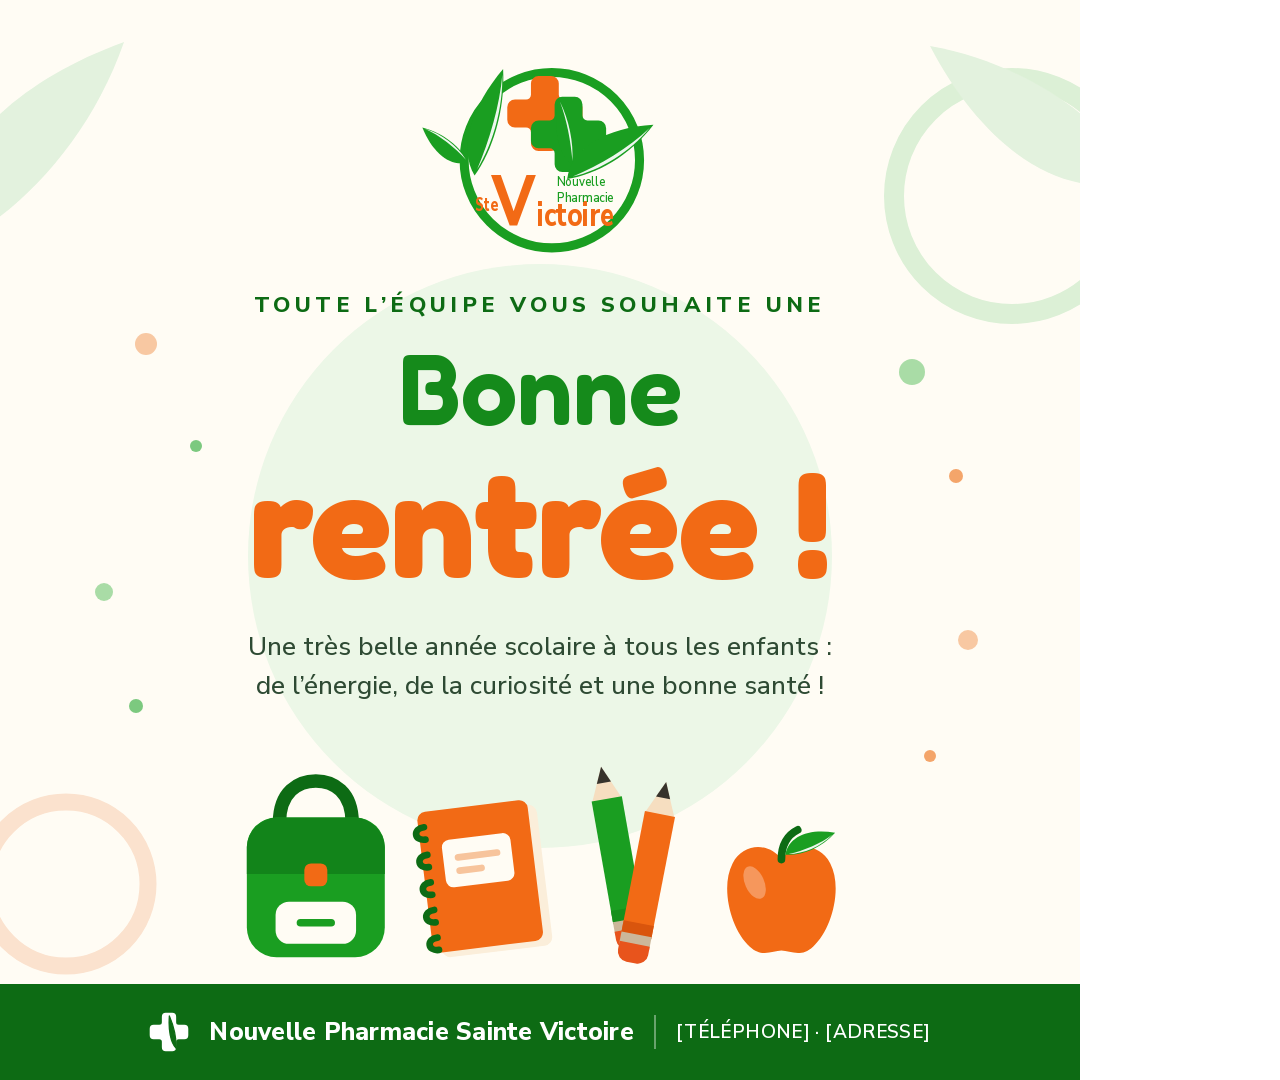
==== affiches/rentree-sainte-victoire/Carre.dc.html @ ea60e762 "Ajoute l'affiche de rentrée de la Nouvelle Pharmacie Sainte Victoire Trois planches publiées comme u" ====
<!doctype html>
<html>
<head>
  <meta charset="utf-8">
  <script src="./support.js"></script>
</head>
<body>
<x-dc>
<helmet>
  <style>
    @font-face{font-family:'Fredoka';font-style:normal;font-weight:300 700;font-display:block;src:url([data-uri]) format('woff2');}
@font-face{font-family:'Nunito Sans';font-style:normal;font-weight:200 1000;font-display:block;src:url([data-uri]) format('woff2');}
    body { margin: 0; font-family: 'Nunito Sans', 'Trebuchet MS', sans-serif; }
    a { color: #0D6B14; } a:hover { color: #F26A15; }
  </style>
</helmet>

<div style="position: relative; width: 1080px; height: 1080px; overflow: hidden; background: #FFFCF4; color: #17361C; font-family: 'Nunito Sans', 'Trebuchet MS', sans-serif; -webkit-font-smoothing: antialiased">

  <svg viewBox="0 0 1080 1080" xmlns="http://www.w3.org/2000/svg" aria-hidden="true" style="position: absolute; left: 0; top: 0; width: 1080px; height: 1080px">
    <circle cx="540" cy="556" r="292" fill="#ECF7E7"/>
    <circle cx="1012" cy="196" r="118" fill="none" stroke="#DCF0D6" stroke-width="20"/>
    <circle cx="66" cy="884" r="82" fill="none" stroke="#FBE2CE" stroke-width="17"/>
    <g transform="translate(-54.0,250.0) rotate(-49.44)"><path d="M0,0 C54.8,-68.2 164.3,-62.0 273.8,0 C175.2,38.4 71.2,32.2 0,0 Z" fill="#E3F2DE"/></g>
    <g transform="translate(1140.0,178.0) rotate(-147.85)"><path d="M0,0 C49.6,-63.8 148.8,-58.0 248.0,0 C158.7,36.0 64.5,30.2 0,0 Z" fill="#E3F2DE"/></g>
    <circle cx="146" cy="344" r="11" fill="#F8C8A2"/>
    <circle cx="196" cy="446" r="6" fill="#7CC97F"/>
    <circle cx="912" cy="372" r="13" fill="#A9DCA6"/>
    <circle cx="956" cy="476" r="7" fill="#F4A56A"/>
    <circle cx="104" cy="592" r="9" fill="#A9DCA6"/>
    <circle cx="968" cy="640" r="10" fill="#F8C8A2"/>
    <circle cx="136" cy="706" r="7" fill="#7CC97F"/>
    <circle cx="930" cy="756" r="6" fill="#F4A56A"/>
  </svg>

  <div style="position: relative; display: flex; flex-direction: column; align-items: center; height: 984px; box-sizing: border-box; padding: 62px 78px 0; text-align: center">

    <div style="width: 252px; flex: none"><svg viewBox="8 52 362 284" xmlns="http://www.w3.org/2000/svg" role="img" aria-label="Nouvelle Pharmacie Sainte Victoire" style="width:100%;height:auto;display:block"><circle cx="206.0" cy="193.0" r="126.0" fill="none" stroke="#1A9E21" stroke-width="13.0"/><path d="M 176.00,83.00 A 11.00,11.00 0 0 1 187.00,72.00 L 205.00,72.00 A 11.00,11.00 0 0 1 216.00,83.00 L 216.00,99.00 A 7.00,7.00 0 0 0 223.00,106.00 L 239.00,106.00 A 11.00,11.00 0 0 1 250.00,117.00 L 250.00,135.00 A 11.00,11.00 0 0 1 239.00,146.00 L 223.00,146.00 A 7.00,7.00 0 0 0 216.00,153.00 L 216.00,169.00 A 11.00,11.00 0 0 1 205.00,180.00 L 187.00,180.00 A 11.00,11.00 0 0 1 176.00,169.00 L 176.00,153.00 A 7.00,7.00 0 0 0 169.00,146.00 L 153.00,146.00 A 11.00,11.00 0 0 1 142.00,135.00 L 142.00,117.00 A 11.00,11.00 0 0 1 153.00,106.00 L 169.00,106.00 A 7.00,7.00 0 0 0 176.00,99.00 Z" fill="#F26A15"/><path d="M 210.00,113.00 A 11.00,11.00 0 0 1 221.00,102.00 L 239.00,102.00 A 11.00,11.00 0 0 1 250.00,113.00 L 250.00,129.00 A 7.00,7.00 0 0 0 257.00,136.00 L 273.00,136.00 A 11.00,11.00 0 0 1 284.00,147.00 L 284.00,165.00 A 11.00,11.00 0 0 1 273.00,176.00 L 257.00,176.00 A 7.00,7.00 0 0 0 250.00,183.00 L 250.00,199.00 A 11.00,11.00 0 0 1 239.00,210.00 L 221.00,210.00 A 11.00,11.00 0 0 1 210.00,199.00 L 210.00,183.00 A 7.00,7.00 0 0 0 203.00,176.00 L 187.00,176.00 A 11.00,11.00 0 0 1 176.00,165.00 L 176.00,147.00 A 11.00,11.00 0 0 1 187.00,136.00 L 203.00,136.00 A 7.00,7.00 0 0 0 210.00,129.00 Z" fill="#1A9E21"/><g transform="translate(236.0,200.0) rotate(-101.77)"><path d="M0,0 C19.6,-18.7 58.8,-17.0 98.1,0 C62.8,10.5 25.5,8.8 0,0 Z" fill="#1A9E21"/><path d="M5.9,0.8 C31.4,7.8 64.7,8.2 93.2,0.5 C66.7,5.1 33.3,4.2 5.9,0.8 Z" fill="#FFFFFF" opacity=".92"/></g><g transform="translate(95.0,215.0) rotate(-75.00)"><path d="M0,0 C31.7,-33.0 95.0,-30.0 158.4,0 C101.4,18.6 41.2,15.6 0,0 Z" fill="#1A9E21"/><path d="M9.5,1.3 C50.7,13.8 104.5,14.4 150.5,0.9 C107.7,9.0 53.9,7.5 9.5,1.3 Z" fill="#FFFFFF" opacity=".92"/></g><g transform="translate(86.0,196.0) rotate(-142.85)"><path d="M0,0 C16.6,-22.0 49.7,-20.0 82.8,0 C53.0,12.4 21.5,10.4 0,0 Z" fill="#1A9E21"/><path d="M5.0,0.9 C26.5,9.2 54.6,9.6 78.7,0.6 C56.3,6.0 28.2,5.0 5.0,0.9 Z" fill="#FFFFFF" opacity=".92"/></g><g transform="translate(228.0,220.0) rotate(-32.17)"><path d="M0,0 C29.3,-35.2 87.9,-32.0 146.5,0 C93.8,19.8 38.1,16.6 0,0 Z" fill="#1A9E21"/><path d="M8.8,1.4 C46.9,14.7 96.7,15.4 139.2,1.0 C99.6,9.6 49.8,8.0 8.8,1.4 Z" fill="#FFFFFF" opacity=".92"/></g>
<g font-family="Nunito Sans, Trebuchet MS, sans-serif" font-weight="800">
  <text x="96" y="266" font-size="27" fill="#F26A15"
        textLength="32" lengthAdjust="spacingAndGlyphs">Ste</text>
  <text x="120" y="288" font-size="102" fill="#F26A15"
        textLength="62" lengthAdjust="spacingAndGlyphs">V</text>
  <text x="184" y="288" font-size="47" fill="#F26A15"
        textLength="112" lengthAdjust="spacingAndGlyphs">ictoire</text>
  <text x="213" y="230" font-size="21" fill="#1A9E21" font-weight="600"
        textLength="70" lengthAdjust="spacingAndGlyphs">Nouvelle</text>
  <text x="213" y="253" font-size="21" fill="#1A9E21" font-weight="600"
        textLength="82" lengthAdjust="spacingAndGlyphs">Pharmacie</text>
</g></svg></div>

    <div style="margin-top: 30px; font-size: 22px; font-weight: 800; letter-spacing: 0.2em; text-transform: uppercase; color: #0D6B14">Toute l’équipe vous souhaite une</div>

    <div style="margin-top: 18px; font-family: 'Fredoka', 'Trebuchet MS', sans-serif; font-weight: 600; font-size: 100px; line-height: 1; color: #158A1B">Bonne</div>

    <div style="margin-top: 4px; font-family: 'Fredoka', 'Trebuchet MS', sans-serif; font-weight: 700; font-size: 150px; line-height: 1.06; color: #F26A15">rentrée !</div>

    <div style="margin-top: 26px; font-size: 26px; font-weight: 500; line-height: 1.5; color: #2E4A33; text-wrap: pretty">Une très belle année scolaire à tous les enfants :<br>de l’énergie, de la curiosité et une bonne santé !</div>

    <div style="width: 640px; margin-top: 30px; flex: none"><svg viewBox="0 0 668 252" xmlns="http://www.w3.org/2000/svg"
     role="img" aria-label="Fournitures de rentrée"
     style="width:100%;height:auto;display:block;overflow:visible">
  <g transform="translate(26,44)">
    <path d="M36,48 C36,15 56,4 74,4 C92,4 112,15 112,48" fill="none"
          stroke="#0D6B14" stroke-width="14" stroke-linecap="round"/>
    <rect x="2" y="42" width="144" height="146" rx="31" fill="#1A9E21"/>
    <path d="M2,74 C2,56 17,42 35,42 H113 C131,42 146,56 146,74 V101 H2 Z"
          fill="#12841A"/>
    <rect x="62" y="90" width="24" height="24" rx="7" fill="#F26A15"/>
    <rect x="32" y="130" width="84" height="44" rx="14" fill="#FFFCF4"/>
    <rect x="54" y="148" width="40" height="8" rx="4" fill="#1A9E21"/>
  </g>

  <g transform="translate(198,82) rotate(-7)">
    <rect x="16" y="6" width="116" height="148" rx="9" fill="#FBEEDA"/>
    <rect x="7" y="0" width="116" height="148" rx="9" fill="#F26A15"/>
    <rect x="29" y="32" width="72" height="50" rx="8" fill="#FFFCF4"/>
    <rect x="41" y="48" width="48" height="7" rx="3.5" fill="#F7C49C"/>
    <rect x="41" y="62" width="30" height="7" rx="3.5" fill="#F7C49C"/>
    <g stroke="#0D6B14" stroke-width="7" stroke-linecap="round" fill="none">
      <path d="M13,16 C1,16 1,29 13,29"/><path d="M13,45 C1,45 1,58 13,58"/>
      <path d="M13,74 C1,74 1,87 13,87"/><path d="M13,103 C1,103 1,116 13,116"/>
      <path d="M13,132 C1,132 1,145 13,145"/>
    </g>
  </g>

  <g transform="translate(382,36) rotate(-10)">
  <path d="M0,36 L16,0 L32,36 Z" fill="#F6DEC0"/>
  <path d="M8.5,17 L16,0 L23.5,17 Z" fill="#37332C"/>
  <rect x="0" y="34" width="32" height="128" fill="#1A9E21"/>
  <rect x="0" y="150" width="32" height="14" fill="#16901C"/>
  <rect x="0" y="162" width="32" height="14" fill="#CBB79A"/>
  <path d="M0,172 h32 v9 a11,11 0 0 1 -11,11 h-10 a11,11 0 0 1 -11,-11 Z"
        fill="#E8541C"/>
</g>
  <g transform="translate(450,46) rotate(11)">
  <path d="M0,36 L16,0 L32,36 Z" fill="#F6DEC0"/>
  <path d="M8.5,17 L16,0 L23.5,17 Z" fill="#37332C"/>
  <rect x="0" y="34" width="32" height="128" fill="#F26A15"/>
  <rect x="0" y="150" width="32" height="14" fill="#D9550D"/>
  <rect x="0" y="162" width="32" height="14" fill="#CBB79A"/>
  <path d="M0,172 h32 v9 a11,11 0 0 1 -11,11 h-10 a11,11 0 0 1 -11,-11 Z"
        fill="#E8541C"/>
</g>

  <g transform="translate(520,98)">
    <path d="M66,32 C55,15 27,13 15,36 C2,61 13,105 33,123 C46,135 57,127 66,127
             C75,127 86,135 99,123 C119,105 130,61 117,36 C105,13 77,15 66,32 Z"
          fill="#F26A15"/>
    <path d="M66,32 C66,17 71,7 83,1" fill="none" stroke="#0D6B14"
          stroke-width="8" stroke-linecap="round"/>
    <g transform="translate(70.0,27.0) rotate(-23.86)"><path d="M0,0 C11.4,-16.5 34.1,-15.0 56.9,0 C36.4,9.3 14.8,7.8 0,0 Z" fill="#1A9E21"/><path d="M3.4,0.7 C18.2,6.9 37.5,7.2 54.0,0.4 C38.7,4.5 19.3,3.8 3.4,0.7 Z" fill="#FFFFFF" opacity=".92"/></g>
    <ellipse cx="38" cy="56" rx="10" ry="18" fill="#FFFFFF" opacity=".30"
             transform="rotate(-24 38 56)"/>
  </g>
</svg></div>

  </div>

  <div style="position: absolute; left: 0; right: 0; bottom: 0; height: 96px; background: #0D6B14; color: #FFFFFF; display: flex; align-items: center; justify-content: center; gap: 20px; box-sizing: border-box; padding: 0 56px">
    <div style="width: 40px; flex: none"><svg viewBox="157 85 112 112" xmlns="http://www.w3.org/2000/svg" aria-hidden="true" style="width:100%;height:auto;display:block"><defs><mask id="npsv-mk-Car1" maskUnits="userSpaceOnUse" x="157" y="85" width="112" height="112"><path d="M 193.00,98.00 A 11.00,11.00 0 0 1 204.00,87.00 L 222.00,87.00 A 11.00,11.00 0 0 1 233.00,98.00 L 233.00,114.00 A 7.00,7.00 0 0 0 240.00,121.00 L 256.00,121.00 A 11.00,11.00 0 0 1 267.00,132.00 L 267.00,150.00 A 11.00,11.00 0 0 1 256.00,161.00 L 240.00,161.00 A 7.00,7.00 0 0 0 233.00,168.00 L 233.00,184.00 A 11.00,11.00 0 0 1 222.00,195.00 L 204.00,195.00 A 11.00,11.00 0 0 1 193.00,184.00 L 193.00,168.00 A 7.00,7.00 0 0 0 186.00,161.00 L 170.00,161.00 A 11.00,11.00 0 0 1 159.00,150.00 L 159.00,132.00 A 11.00,11.00 0 0 1 170.00,121.00 L 186.00,121.00 A 7.00,7.00 0 0 0 193.00,114.00 Z" fill="#FFFFFF"/><g transform="translate(233.0,187.0) rotate(-101.79)"><path d="M0,0 C18.6,-12.1 55.8,-11.0 93.0,0 C59.5,6.8 24.2,5.7 0,0 Z" fill="#000000" stroke="#000000" stroke-width="3.4" stroke-linejoin="round"/></g></mask></defs><rect x="157" y="85" width="112" height="112" fill="#FFFFFF" mask="url(#npsv-mk-Car1)"/></svg></div>
    <div style="font-size: 25px; font-weight: 800; letter-spacing: 0.01em">Nouvelle Pharmacie Sainte Victoire</div>
    <div style="width: 2px; height: 34px; background: rgba(255,255,255,.38); flex: none"></div>
    <div style="font-size: 19px; font-weight: 600; letter-spacing: 0.02em">[TÉLÉPHONE] · [ADRESSE]</div>
  </div>

</div>
</x-dc>
<script data-dc-script data-props='{"$preview":{"width":1080,"height":1080}}'>
class Component extends DCLogic {}
</script>
</body>
</html>
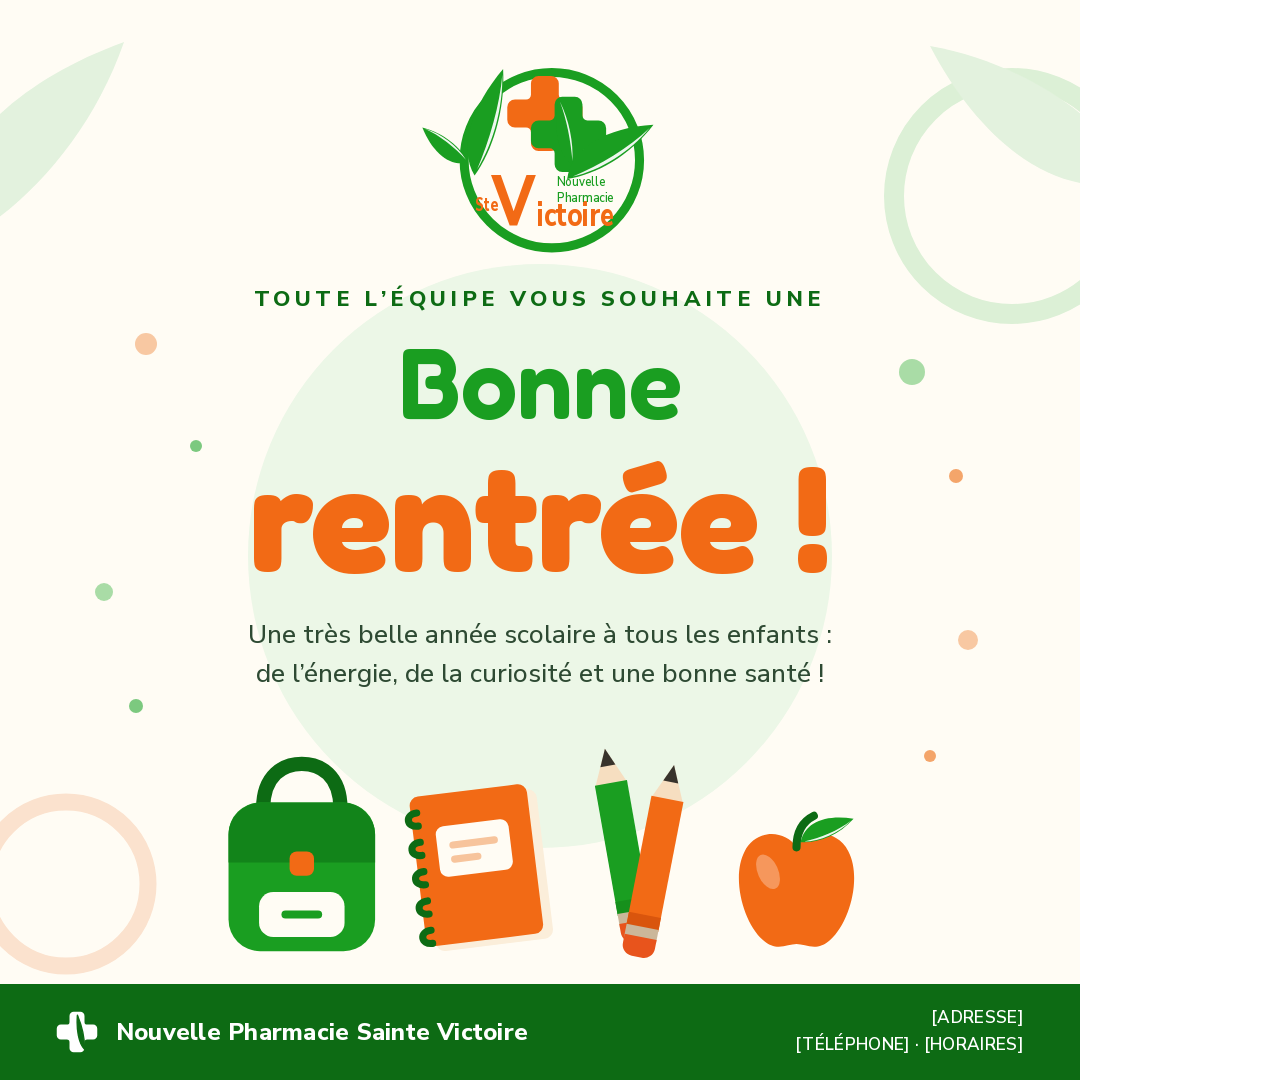
==== commit 3a0f0520: "Corrige la typographie française et la robustesse des pieds de page Relecture des trois planches :  " ====
--- a/affiches/rentree-sainte-victoire/Carre.dc.html
+++ b/affiches/rentree-sainte-victoire/Carre.dc.html
@@ -49,15 +49,15 @@
         textLength="82" lengthAdjust="spacingAndGlyphs">Pharmacie</text>
 </g></svg></div>
 
-    <div style="margin-top: 30px; font-size: 22px; font-weight: 800; letter-spacing: 0.2em; text-transform: uppercase; color: #0D6B14">Toute l’équipe vous souhaite une</div>
+    <div style="margin-top: 24px; font-size: 22px; font-weight: 800; letter-spacing: 0.2em; text-transform: uppercase; color: #0D6B14">Toute l’équipe vous souhaite une</div>
 
-    <div style="margin-top: 18px; font-family: 'Fredoka', 'Trebuchet MS', sans-serif; font-weight: 600; font-size: 100px; line-height: 1; color: #158A1B">Bonne</div>
+    <div style="margin-top: 18px; font-family: 'Fredoka', 'Trebuchet MS', sans-serif; font-weight: 600; font-size: 100px; line-height: 1; color: #1A9E21">Bonne</div>
 
-    <div style="margin-top: 4px; font-family: 'Fredoka', 'Trebuchet MS', sans-serif; font-weight: 700; font-size: 150px; line-height: 1.06; color: #F26A15">rentrée !</div>
+    <div style="margin-top: 4px; font-family: 'Fredoka', 'Trebuchet MS', sans-serif; font-weight: 700; font-size: 150px; line-height: 1.06; color: #F26A15">rentrée !</div>
 
-    <div style="margin-top: 26px; font-size: 26px; font-weight: 500; line-height: 1.5; color: #2E4A33; text-wrap: pretty">Une très belle année scolaire à tous les enfants :<br>de l’énergie, de la curiosité et une bonne santé !</div>
+    <div style="margin-top: 20px; font-size: 26px; font-weight: 500; line-height: 1.5; color: #2E4A33; text-wrap: pretty">Une très belle année scolaire à tous les enfants :<br>de l’énergie, de la curiosité et une bonne santé !</div>
 
-    <div style="width: 640px; margin-top: 30px; flex: none"><svg viewBox="0 0 668 252" xmlns="http://www.w3.org/2000/svg"
+    <div style="width: 680px; margin-top: 22px; flex: none"><svg viewBox="0 0 668 252" xmlns="http://www.w3.org/2000/svg"
      role="img" aria-label="Fournitures de rentrée"
      style="width:100%;height:auto;display:block;overflow:visible">
   <g transform="translate(26,44)">
@@ -117,11 +117,15 @@
 
   </div>
 
-  <div style="position: absolute; left: 0; right: 0; bottom: 0; height: 96px; background: #0D6B14; color: #FFFFFF; display: flex; align-items: center; justify-content: center; gap: 20px; box-sizing: border-box; padding: 0 56px">
-    <div style="width: 40px; flex: none"><svg viewBox="157 85 112 112" xmlns="http://www.w3.org/2000/svg" aria-hidden="true" style="width:100%;height:auto;display:block"><defs><mask id="npsv-mk-Car1" maskUnits="userSpaceOnUse" x="157" y="85" width="112" height="112"><path d="M 193.00,98.00 A 11.00,11.00 0 0 1 204.00,87.00 L 222.00,87.00 A 11.00,11.00 0 0 1 233.00,98.00 L 233.00,114.00 A 7.00,7.00 0 0 0 240.00,121.00 L 256.00,121.00 A 11.00,11.00 0 0 1 267.00,132.00 L 267.00,150.00 A 11.00,11.00 0 0 1 256.00,161.00 L 240.00,161.00 A 7.00,7.00 0 0 0 233.00,168.00 L 233.00,184.00 A 11.00,11.00 0 0 1 222.00,195.00 L 204.00,195.00 A 11.00,11.00 0 0 1 193.00,184.00 L 193.00,168.00 A 7.00,7.00 0 0 0 186.00,161.00 L 170.00,161.00 A 11.00,11.00 0 0 1 159.00,150.00 L 159.00,132.00 A 11.00,11.00 0 0 1 170.00,121.00 L 186.00,121.00 A 7.00,7.00 0 0 0 193.00,114.00 Z" fill="#FFFFFF"/><g transform="translate(233.0,187.0) rotate(-101.79)"><path d="M0,0 C18.6,-12.1 55.8,-11.0 93.0,0 C59.5,6.8 24.2,5.7 0,0 Z" fill="#000000" stroke="#000000" stroke-width="3.4" stroke-linejoin="round"/></g></mask></defs><rect x="157" y="85" width="112" height="112" fill="#FFFFFF" mask="url(#npsv-mk-Car1)"/></svg></div>
-    <div style="font-size: 25px; font-weight: 800; letter-spacing: 0.01em">Nouvelle Pharmacie Sainte Victoire</div>
-    <div style="width: 2px; height: 34px; background: rgba(255,255,255,.38); flex: none"></div>
-    <div style="font-size: 19px; font-weight: 600; letter-spacing: 0.02em">[TÉLÉPHONE] · [ADRESSE]</div>
+  <div style="position: absolute; left: 0; right: 0; bottom: 0; height: 96px; background: #0D6B14; color: #FFFFFF; display: flex; align-items: center; justify-content: space-between; gap: 28px; box-sizing: border-box; padding: 0 56px">
+    <div style="display: flex; align-items: center; gap: 18px">
+      <div style="width: 42px; flex: none"><svg viewBox="157 85 112 112" xmlns="http://www.w3.org/2000/svg" aria-hidden="true" style="width:100%;height:auto;display:block"><defs><mask id="npsv-mk-Car1" maskUnits="userSpaceOnUse" x="157" y="85" width="112" height="112"><path d="M 193.00,98.00 A 11.00,11.00 0 0 1 204.00,87.00 L 222.00,87.00 A 11.00,11.00 0 0 1 233.00,98.00 L 233.00,114.00 A 7.00,7.00 0 0 0 240.00,121.00 L 256.00,121.00 A 11.00,11.00 0 0 1 267.00,132.00 L 267.00,150.00 A 11.00,11.00 0 0 1 256.00,161.00 L 240.00,161.00 A 7.00,7.00 0 0 0 233.00,168.00 L 233.00,184.00 A 11.00,11.00 0 0 1 222.00,195.00 L 204.00,195.00 A 11.00,11.00 0 0 1 193.00,184.00 L 193.00,168.00 A 7.00,7.00 0 0 0 186.00,161.00 L 170.00,161.00 A 11.00,11.00 0 0 1 159.00,150.00 L 159.00,132.00 A 11.00,11.00 0 0 1 170.00,121.00 L 186.00,121.00 A 7.00,7.00 0 0 0 193.00,114.00 Z" fill="#FFFFFF"/><g transform="translate(233.0,187.0) rotate(-101.79)"><path d="M0,0 C18.6,-12.1 55.8,-11.0 93.0,0 C59.5,6.8 24.2,5.7 0,0 Z" fill="#000000" stroke="#000000" stroke-width="3.4" stroke-linejoin="round"/></g></mask></defs><rect x="157" y="85" width="112" height="112" fill="#FFFFFF" mask="url(#npsv-mk-Car1)"/></svg></div>
+      <div style="font-size: 24px; font-weight: 800; letter-spacing: 0.01em">Nouvelle Pharmacie Sainte Victoire</div>
+    </div>
+    <div style="display: flex; flex-direction: column; gap: 4px; text-align: right; font-size: 17px; font-weight: 600; line-height: 1.35; letter-spacing: 0.02em">
+      <div>[ADRESSE]</div>
+      <div>[TÉLÉPHONE] · [HORAIRES]</div>
+    </div>
   </div>
 
 </div>
